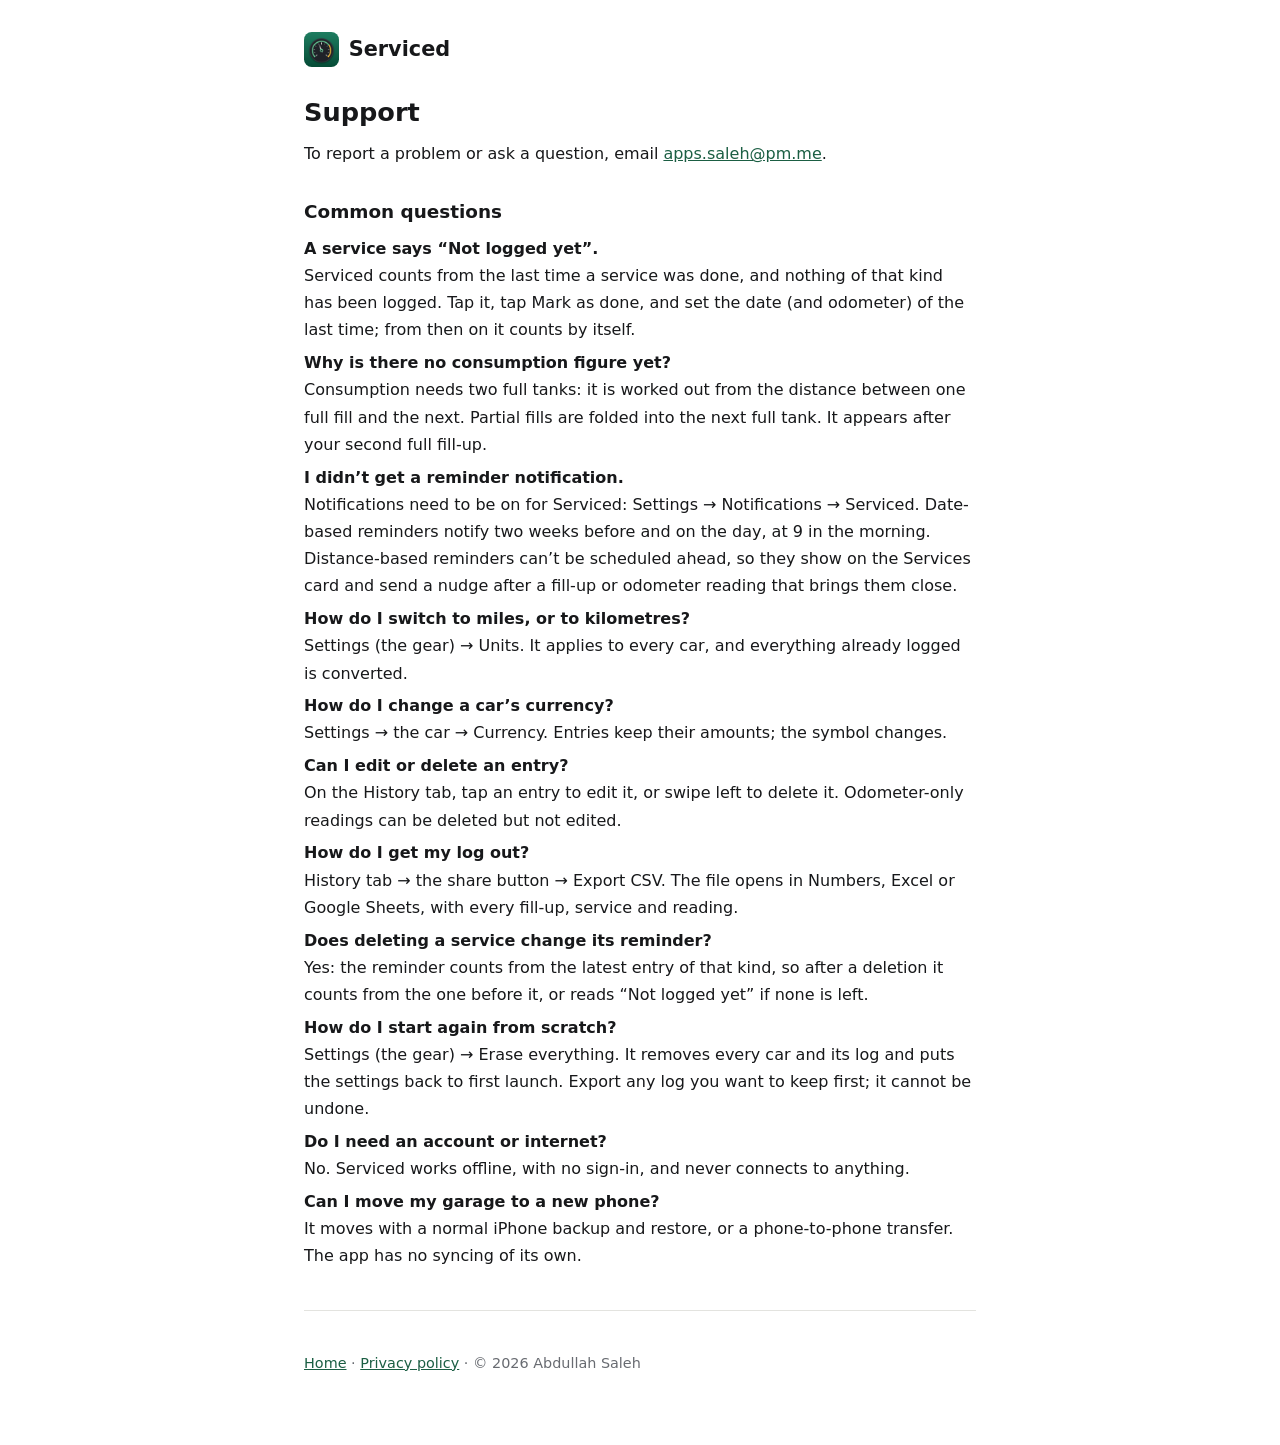
==== support/index.html @ f9bb5b0b "Update Serviced site" ====
<!DOCTYPE html>
<html lang="en">
<head>
<meta charset="utf-8">
<meta name="viewport" content="width=device-width, initial-scale=1">
<title>Support — Serviced</title>
<link rel="icon" href="../icon-green.png">
<link rel="stylesheet" href="../style.css">
</head>
<body>
<a class="brand" href="../"><img src="../icon-green.png" alt=""> Serviced</a>
<h1>Support</h1>
<p>To report a problem or ask a question, email <a href="mailto:apps.saleh@pm.me">apps.saleh@pm.me</a>.</p>

<h2>Common questions</h2>
<p><strong>A service says “Not logged yet”.</strong><br>Serviced counts from the last time a service was done, and nothing of that kind has been logged. Tap it, tap Mark as done, and set the date (and odometer) of the last time; from then on it counts by itself.</p>
<p><strong>Why is there no consumption figure yet?</strong><br>Consumption needs two full tanks: it is worked out from the distance between one full fill and the next. Partial fills are folded into the next full tank. It appears after your second full fill-up.</p>
<p><strong>I didn’t get a reminder notification.</strong><br>Notifications need to be on for Serviced: Settings → Notifications → Serviced. Date-based reminders notify two weeks before and on the day, at 9 in the morning. Distance-based reminders can’t be scheduled ahead, so they show on the Services card and send a nudge after a fill-up or odometer reading that brings them close.</p>
<p><strong>How do I switch to miles, or to kilometres?</strong><br>Settings (the gear) → Units. It applies to every car, and everything already logged is converted.</p>
<p><strong>How do I change a car’s currency?</strong><br>Settings → the car → Currency. Entries keep their amounts; the symbol changes.</p>
<p><strong>Can I edit or delete an entry?</strong><br>On the History tab, tap an entry to edit it, or swipe left to delete it. Odometer-only readings can be deleted but not edited.</p>
<p><strong>How do I get my log out?</strong><br>History tab → the share button → Export CSV. The file opens in Numbers, Excel or Google Sheets, with every fill-up, service and reading.</p>
<p><strong>Does deleting a service change its reminder?</strong><br>Yes: the reminder counts from the latest entry of that kind, so after a deletion it counts from the one before it, or reads “Not logged yet” if none is left.</p>
<p><strong>How do I start again from scratch?</strong><br>Settings (the gear) → Erase everything. It removes every car and its log and puts the settings back to first launch. Export any log you want to keep first; it cannot be undone.</p>
<p><strong>Do I need an account or internet?</strong><br>No. Serviced works offline, with no sign-in, and never connects to anything.</p>
<p><strong>Can I move my garage to a new phone?</strong><br>It moves with a normal iPhone backup and restore, or a phone-to-phone transfer. The app has no syncing of its own.</p>

<hr>
<p class="muted"><a href="../">Home</a> · <a href="../privacy/">Privacy policy</a> · © 2026 Abdullah Saleh</p>
</body>
</html>
---- style.css ----
:root { color-scheme: light dark; }
body { font-family: -apple-system, "Segoe UI", system-ui, sans-serif; max-width: 42rem; margin: 0 auto; padding: 2rem 1.25rem 4rem; line-height: 1.7; color: #17181a; background: #fff; }
@media (prefers-color-scheme: dark) { body { color: #f2f2ef; background: #0f1012; } a { color: #5ccb8a; } .muted { color: #9da1a8; } hr { border-top-color: #2b2e34; } }
a { color: #1b5e43; }
h1 { font-size: 1.6rem; margin: 0 0 .25rem; }
h2 { font-size: 1.15rem; margin: 1.75rem 0 .5rem; }
p, li { margin: .35rem 0; }
.muted { color: #686b71; font-size: .9rem; }
.brand { display: inline-flex; align-items: center; gap: .6rem; font-weight: 800; font-size: 1.3rem; margin-bottom: 1.5rem; color: inherit; text-decoration: none; }
.brand img { width: 2.2rem; height: 2.2rem; border-radius: 22%; }
nav a { margin-inline-end: 1rem; }
hr { border: 0; border-top: 1px solid #e3e3df; margin: 2.5rem 0; }
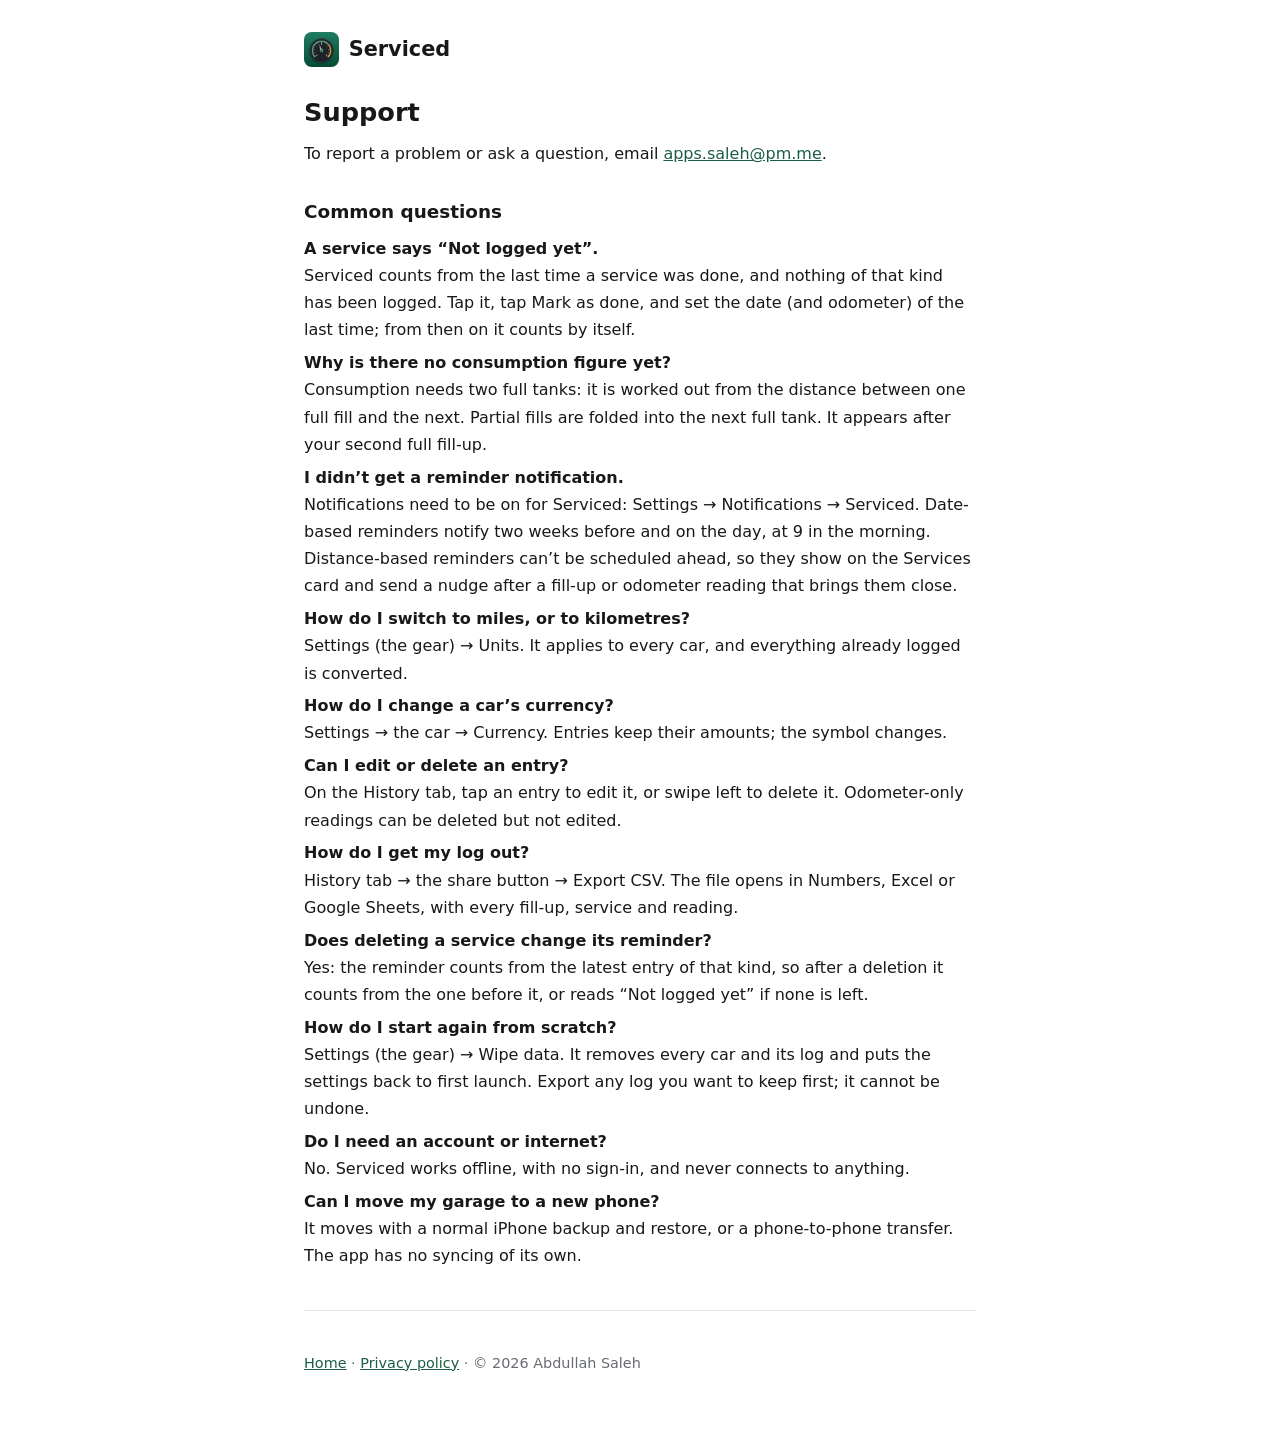
==== commit 0b316f32: "Update Serviced site" ====
--- a/support/index.html
+++ b/support/index.html
@@ -21,7 +21,7 @@
 <p><strong>Can I edit or delete an entry?</strong><br>On the History tab, tap an entry to edit it, or swipe left to delete it. Odometer-only readings can be deleted but not edited.</p>
 <p><strong>How do I get my log out?</strong><br>History tab → the share button → Export CSV. The file opens in Numbers, Excel or Google Sheets, with every fill-up, service and reading.</p>
 <p><strong>Does deleting a service change its reminder?</strong><br>Yes: the reminder counts from the latest entry of that kind, so after a deletion it counts from the one before it, or reads “Not logged yet” if none is left.</p>
-<p><strong>How do I start again from scratch?</strong><br>Settings (the gear) → Erase everything. It removes every car and its log and puts the settings back to first launch. Export any log you want to keep first; it cannot be undone.</p>
+<p><strong>How do I start again from scratch?</strong><br>Settings (the gear) → Wipe data. It removes every car and its log and puts the settings back to first launch. Export any log you want to keep first; it cannot be undone.</p>
 <p><strong>Do I need an account or internet?</strong><br>No. Serviced works offline, with no sign-in, and never connects to anything.</p>
 <p><strong>Can I move my garage to a new phone?</strong><br>It moves with a normal iPhone backup and restore, or a phone-to-phone transfer. The app has no syncing of its own.</p>
 
